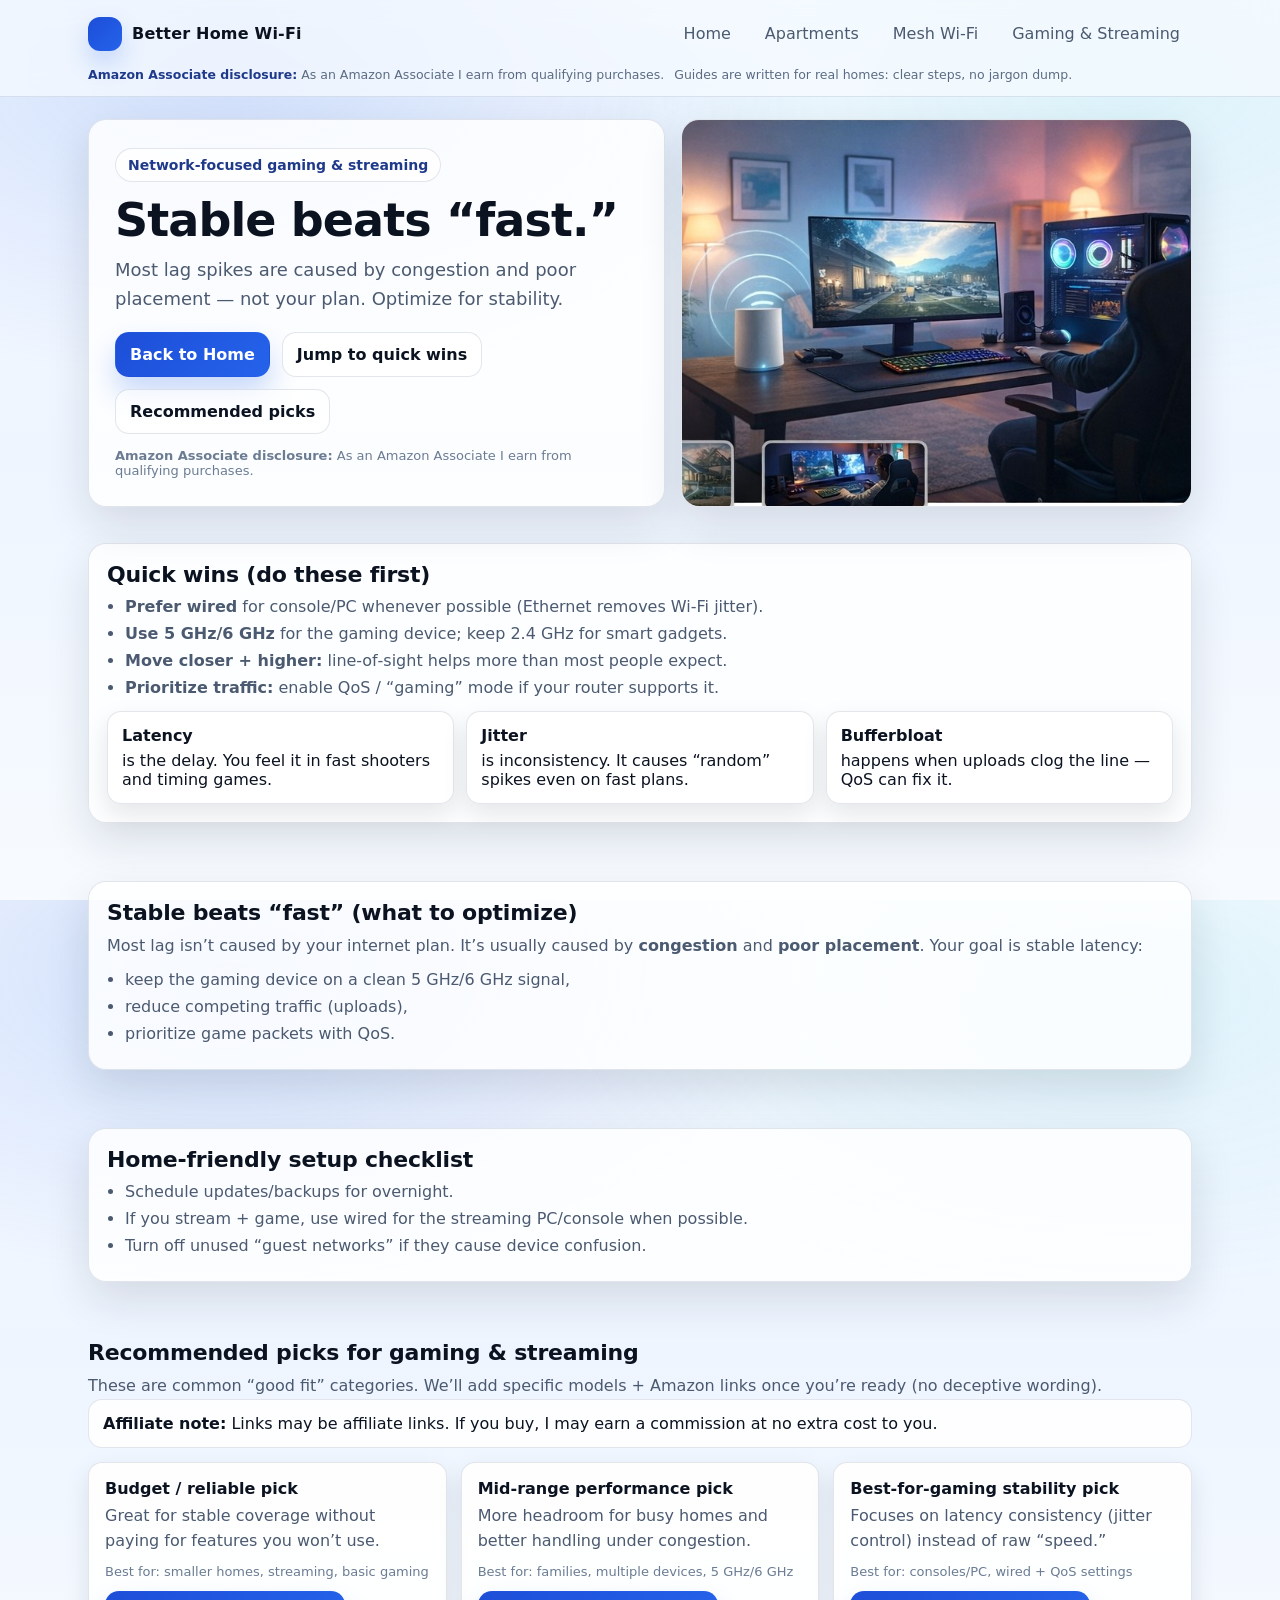
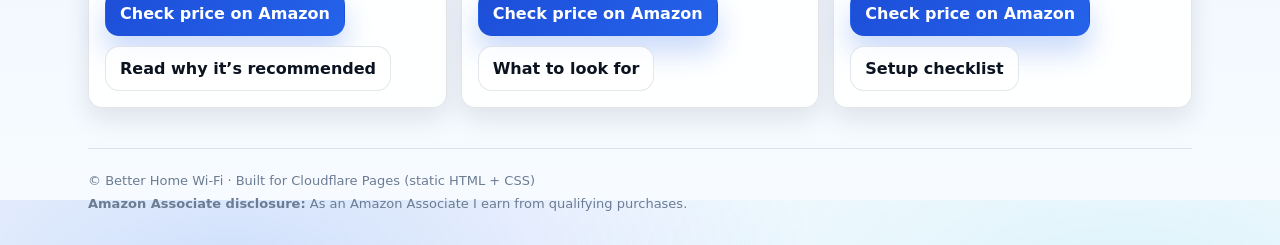
==== gaming.html @ b8a12555 "Apartment Push" ====
<!doctype html>
<html lang="en">
<head>
  <meta charset="utf-8">
  <meta name="viewport" content="width=device-width, initial-scale=1">
  <title>Gaming & Streaming — Better Home Wi-Fi</title>
  <meta name="description" content="Gaming Wi‑Fi guide: reduce jitter, improve stability, and choose the right hardware.">
  <link rel="stylesheet" href="assets/css/style.css">
</head>
<body>
<a class="skip-link" href="#content">Skip to content</a>
<header class="topbar">
  <div class="container">
    <nav class="nav" aria-label="Primary">
      <a class="brand" href="index.html">
        <span class="brand-badge" aria-hidden="true"></span>
        <span>Better Home Wi-Fi</span>
      </a>
      <div class="navlinks">
        <a href="index.html" >Home</a>
        <a href="apartments.html">Apartments</a>
        <a href="mesh.html">Mesh Wi-Fi</a>
        <a href="gaming.html">Gaming &amp; Streaming</a>
      </div>
    </nav>
    <div class="notice">
      <span><strong>Amazon Associate disclosure:</strong> As an Amazon Associate I earn from qualifying purchases.</span>
      <span>Guides are written for real homes: clear steps, no jargon dump.</span>
    </div>
  </div>
</header>
<main id="content" class="container">

  <section class="hero" aria-label="Guide hero">
    <div class="heroGrid">
      <div class="shell heroCopy">
        <div class="kicker">Network‑focused gaming & streaming</div>
        <h1>Stable beats “fast.”</h1>
        <p class="lede">Most lag spikes are caused by congestion and poor placement — not your plan. Optimize for stability.</p>
        <div class="ctaRow">
          <a class="btn primary" href="index.html">Back to Home</a>
          <a class="btn" href="#quickwins">Jump to quick wins</a>
          <a class="btn ghost" href="#picks">Recommended picks</a>
        </div>
        <div class="smallprint"><strong>Amazon Associate disclosure:</strong> As an Amazon Associate I earn from qualifying purchases.</div>
      </div>
      <div class="shell heroMedia">
        <img src="assets/images/hero-gaming.jpg" alt="Guide image">
      </div>
    </div>
  </section>

  <section class="section" id="quickwins">
    <div class="shell panel">
      <h2>Quick wins (do these first)</h2>
      
<ul class="bullets">
  <li><strong>Prefer wired</strong> for console/PC whenever possible (Ethernet removes Wi‑Fi jitter).</li>
  <li><strong>Use 5 GHz/6 GHz</strong> for the gaming device; keep 2.4 GHz for smart gadgets.</li>
  <li><strong>Move closer + higher:</strong> line‑of‑sight helps more than most people expect.</li>
  <li><strong>Prioritize traffic:</strong> enable QoS / “gaming” mode if your router supports it.</li>
</ul>
<div class="steps">
  <div class="step"><strong>Latency</strong> is the delay. You feel it in fast shooters and timing games.</div>
  <div class="step"><strong>Jitter</strong> is inconsistency. It causes “random” spikes even on fast plans.</div>
  <div class="step"><strong>Bufferbloat</strong> happens when uploads clog the line — QoS can fix it.</div>
</div>

    </div>
  </section>

  <section class="section" >
    <div class="shell panel">
      <h2>Stable beats “fast” (what to optimize)</h2>
      
<p>Most lag isn’t caused by your internet plan. It’s usually caused by <strong>congestion</strong> and <strong>poor placement</strong>. Your goal is stable latency:</p>
<ul class="bullets">
  <li>keep the gaming device on a clean 5 GHz/6 GHz signal,</li>
  <li>reduce competing traffic (uploads),</li>
  <li>prioritize game packets with QoS.</li>
</ul>

    </div>
  </section>

  <section class="section" >
    <div class="shell panel">
      <h2>Home-friendly setup checklist</h2>
      
<ul class="bullets">
  <li>Schedule updates/backups for overnight.</li>
  <li>If you stream + game, use wired for the streaming PC/console when possible.</li>
  <li>Turn off unused “guest networks” if they cause device confusion.</li>
</ul>

    </div>
  </section>

  <section class="section" id="picks" aria-label="Product picks">
    <h2>Recommended picks for gaming & streaming</h2>
    <p>These are common “good fit” categories. We’ll add specific models + Amazon links once you’re ready (no deceptive wording).</p>

    <div class="callout">
      <strong>Affiliate note:</strong> Links may be affiliate links. If you buy, I may earn a commission at no extra cost to you.
    </div>

    <div class="productGrid">
      <div class="product">
        <h4>Budget / reliable pick</h4>
        <p>Great for stable coverage without paying for features you won’t use.</p>
        <div class="meta">Best for: smaller homes, streaming, basic gaming</div>
        <div class="actions">
          <a class="btn primary" href="#">Check price on Amazon</a>
          <a class="btn" href="#">Read why it’s recommended</a>
        </div>
      </div>
      <div class="product">
        <h4>Mid‑range performance pick</h4>
        <p>More headroom for busy homes and better handling under congestion.</p>
        <div class="meta">Best for: families, multiple devices, 5 GHz/6 GHz</div>
        <div class="actions">
          <a class="btn primary" href="#">Check price on Amazon</a>
          <a class="btn" href="#">What to look for</a>
        </div>
      </div>
      <div class="product">
        <h4>Best‑for‑gaming stability pick</h4>
        <p>Focuses on latency consistency (jitter control) instead of raw “speed.”</p>
        <div class="meta">Best for: consoles/PC, wired + QoS settings</div>
        <div class="actions">
          <a class="btn primary" href="#">Check price on Amazon</a>
          <a class="btn" href="#">Setup checklist</a>
        </div>
      </div>
    </div>
  </section>
  <section class="footer" aria-label="Footer">
    <div>© Better Home Wi-Fi · Built for Cloudflare Pages (static HTML + CSS)</div>
    <div style="margin-top:8px"><strong>Amazon Associate disclosure:</strong> As an Amazon Associate I earn from qualifying purchases.</div>
  </section>
</main>
</body>
</html>
---- assets/css/style.css ----
:root{
  --bg0:#f7fbff;
  --bg1:#eef5ff;
  --ink:#0b1220;
  --muted:#4b5a70;
  --line:rgba(27, 53, 93, .12);
  --card:rgba(255,255,255,.82);
  --card2:rgba(255,255,255,.92);
  --brand:#1d4ed8;
  --brand2:#2563eb;
  --accent:#06b6d4;
  --warn:#f59e0b;
  --shadow: 0 18px 44px rgba(15,23,42,.12);
  --shadow2: 0 10px 24px rgba(15,23,42,.10);
  --radius: 18px;
  --radius2: 14px;
  --max: 1140px;
}

*{box-sizing:border-box}
html,body{height:100%}
body{
  margin:0;
  font-family: ui-sans-serif, system-ui, -apple-system, Segoe UI, Roboto, Arial, sans-serif;
  color:var(--ink);
  background:
    radial-gradient(980px 520px at 18% 8%, rgba(37,99,235,.18), transparent 60%),
    radial-gradient(980px 520px at 88% 10%, rgba(6,182,212,.10), transparent 60%),
    linear-gradient(180deg, var(--bg0) 0%, var(--bg1) 50%, var(--bg0) 100%);
}

a{color:inherit; text-decoration:none}
img{max-width:100%; display:block}
.container{max-width:var(--max); margin:0 auto; padding:0 18px}

.skip-link{
  position:absolute; left:-999px; top:auto; width:1px; height:1px; overflow:hidden;
}
.skip-link:focus{
  left:18px; top:14px; width:auto; height:auto;
  padding:10px 12px; border-radius:12px;
  background:#fff; box-shadow:var(--shadow2); border:1px solid var(--line);
  z-index:9999;
}

.topbar{
  position:sticky; top:0; z-index:50;
  background: rgba(247,251,255,.70);
  backdrop-filter: blur(12px);
  border-bottom: 1px solid var(--line);
}

.nav{
  display:flex; align-items:center; justify-content:space-between;
  gap:14px; padding:14px 0;
}

.brand{
  display:flex; align-items:center; gap:10px;
  font-weight:900; letter-spacing:.2px;
}
.brand-badge{
  width:34px; height:34px; border-radius:12px;
  background: linear-gradient(135deg, var(--brand), var(--brand2));
  box-shadow: 0 12px 24px rgba(37,99,235,.22);
}
.navlinks{display:flex; gap:10px; flex-wrap:wrap; justify-content:flex-end}
.navlinks a{
  padding:10px 12px;
  border-radius: 12px;
  color: var(--muted);
}
.navlinks a:hover{background: rgba(255,255,255,.70); color:var(--ink)}
.navlinks a[aria-current="page"]{
  background: rgba(255,255,255,.84);
  border:1px solid var(--line);
  color: var(--ink);
}

.notice{
  display:flex; gap:10px; flex-wrap:wrap; align-items:center;
  padding: 0 0 14px;
  color:#5b6b82;
  font-size: 12.5px;
}
.notice strong{color:#1f3a8a}

.shell{
  background: var(--card);
  border: 1px solid var(--line);
  border-radius: var(--radius);
  box-shadow: var(--shadow);
}

.hero{
  padding: 22px 0 18px;
}
.heroGrid{
  display:grid; gap:16px;
  grid-template-columns: 1.06fr .94fr;
  align-items:stretch;
}
@media (max-width: 920px){
  .heroGrid{grid-template-columns:1fr}
}

.heroCopy{padding:28px 26px}
.kicker{
  display:inline-flex; align-items:center; gap:8px;
  padding:8px 12px;
  border-radius: 999px;
  background: rgba(255,255,255,.72);
  border:1px solid var(--line);
  color:#1f3a8a;
  font-weight:850;
  font-size:14px;
}
h1{
  margin:14px 0 10px;
  font-size: 46px;
  line-height: 1.06;
  letter-spacing: -0.9px;
}
@media (max-width: 540px){
  h1{font-size: 34px}
}
.lede{
  margin:0;
  color: var(--muted);
  font-size: 18px;
  line-height: 1.65;
}

.ctaRow{display:flex; gap:12px; flex-wrap:wrap; margin-top:18px}
.btn{
  display:inline-flex; align-items:center; justify-content:center;
  padding:12px 14px;
  border-radius: 14px;
  border:1px solid var(--line);
  background: rgba(255,255,255,.85);
  font-weight:900;
  transition: transform .08s ease, box-shadow .08s ease;
}
.btn:hover{transform: translateY(-1px)}
.btn.primary{
  border-color: transparent;
  background: linear-gradient(135deg, var(--brand), var(--brand2));
  color:#fff;
  box-shadow: 0 16px 28px rgba(37,99,235,.24);
}
.btn.ghost{background: rgba(255,255,255,.66)}

.smallprint{
  margin-top:14px;
  font-size: 13px;
  color:#6b7c93;
}

.heroMedia{
  overflow:hidden;
}
.heroMedia img{
  width:100%;
  height:100%;
  min-height: 360px;
  object-fit: cover;
}

.section{padding: 18px 0 40px}
.section h2{
  margin:0 0 8px;
  font-size: 22px;
  letter-spacing:-0.2px;
}
.section p{margin:0; color:var(--muted); line-height:1.65}

.cards{
  margin-top: 16px;
  display:grid; gap:14px;
  grid-template-columns: repeat(3, 1fr);
}
@media (max-width: 980px){
  .cards{grid-template-columns:1fr}
}

.grid{
  margin-top: 16px;
  display:grid; gap:14px;
  grid-template-columns: repeat(12, 1fr);
}
@media (max-width: 980px){
  .grid{grid-template-columns:1fr}
  .grid > *{grid-column: 1 / -1 !important;}
}


.card{
  overflow:hidden;
  background: var(--card2);
  border: 1px solid var(--line);
  border-radius: var(--radius);
  box-shadow: var(--shadow2);
  color: inherit;
  text-decoration: none;
  display:block;
}
.card:hover{transform: translateY(-1px);}
.card{transition: transform .12s ease, box-shadow .12s ease;}
.card:hover{box-shadow: var(--shadow);}

.card img{
  width:100%;
  height: 210px;
  object-fit: cover;
}
.cardBody{padding:16px 16px 18px}
.cardTag{
  display:inline-flex; align-items:center; gap:8px;
  font-size: 12.5px;
  color:#466081;
  font-weight:850;
}
.dot{width:8px; height:8px; border-radius:99px; display:inline-block}
.dot.a{background: var(--accent)}
.dot.m{background: #22c55e}
.dot.g{background: var(--warn)}
.cardTitle{margin:8px 0 6px; font-weight: 950; letter-spacing:-.3px}
.cardText{margin:0 0 12px; color:var(--muted); line-height:1.55}

.grid2{
  display:grid; gap:14px;
  grid-template-columns: 1fr 1fr;
  margin-top: 18px;
}
@media (max-width: 980px){ .grid2{grid-template-columns:1fr} }

.panel{padding:18px}
.panel h3{margin:0 0 8px; font-size:18px}
.bullets{margin:10px 0 0; padding-left:18px; color:var(--muted)}
.bullets li{margin:8px 0}

.callout{
  background: rgba(255,255,255,.88);
  border: 1px solid var(--line);
  border-radius: var(--radius2);
  padding: 14px 14px;
}

.steps{
  display:grid; gap:12px;
  grid-template-columns: 1fr 1fr 1fr;
  margin-top: 14px;
}
@media (max-width: 980px){ .steps{grid-template-columns:1fr} }
.step{
  padding:14px;
  border-radius: var(--radius2);
  background: rgba(255,255,255,.86);
  border: 1px solid var(--line);
  box-shadow: var(--shadow2);
}
.step strong{display:block; margin-bottom:6px}
.kbd{
  display:inline-block;
  padding:2px 8px;
  border-radius:10px;
  border: 1px solid var(--line);
  background: rgba(255,255,255,.8);
  font-weight: 850;
  font-size: 12px;
}

.productGrid{
  display:grid; gap:14px;
  grid-template-columns: repeat(3, 1fr);
  margin-top: 14px;
}
@media (max-width: 980px){ .productGrid{grid-template-columns:1fr} }
.product{
  padding:16px;
  background: rgba(255,255,255,.88);
  border:1px solid var(--line);
  border-radius: var(--radius2);
  box-shadow: var(--shadow2);
}
.product h4{margin:0 0 6px}
.product p{margin:0; color:var(--muted); line-height:1.55}
.product .meta{margin-top:10px; font-size: 13px; color:#6b7c93}
.product .actions{margin-top:12px; display:flex; gap:10px; flex-wrap:wrap}

.footer{
  border-top: 1px solid var(--line);
  padding: 24px 0 34px;
  color:#6b7c93;
  font-size: 13px;
}
.footer a{color:#1f3a8a; text-decoration:underline}
.cardMedia{background: rgba(13, 28, 54, .04);}
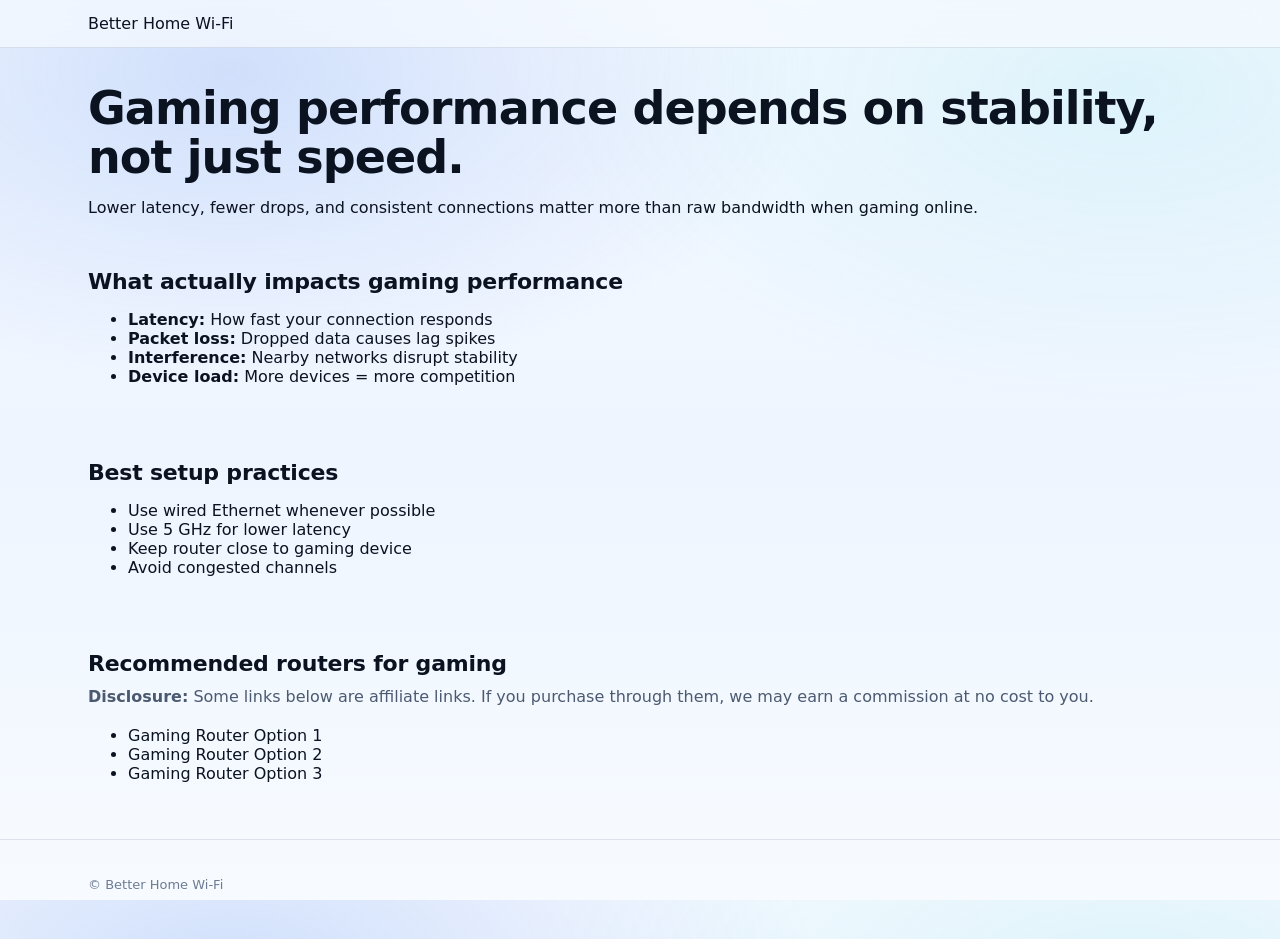
==== commit 25236a8b: "Update gaming.html" ====
--- a/gaming.html
+++ b/gaming.html
@@ -3,141 +3,74 @@
 <head>
   <meta charset="utf-8">
   <meta name="viewport" content="width=device-width, initial-scale=1">
-  <title>Gaming & Streaming — Better Home Wi-Fi</title>
-  <meta name="description" content="Gaming Wi‑Fi guide: reduce jitter, improve stability, and choose the right hardware.">
+  <title>Gaming Wi-Fi — Better Home Wi-Fi</title>
+  <meta name="description" content="Improve gaming performance with lower latency, stable connections, and proper network setup.">
   <link rel="stylesheet" href="assets/css/style.css">
 </head>
 <body>
-<a class="skip-link" href="#content">Skip to content</a>
+
 <header class="topbar">
   <div class="container">
-    <nav class="nav" aria-label="Primary">
-      <a class="brand" href="index.html">
-        <span class="brand-badge" aria-hidden="true"></span>
-        <span>Better Home Wi-Fi</span>
-      </a>
-      <div class="navlinks">
-        <a href="index.html" >Home</a>
-        <a href="apartments.html">Apartments</a>
-        <a href="mesh.html">Mesh Wi-Fi</a>
-        <a href="gaming.html">Gaming &amp; Streaming</a>
-      </div>
+    <nav class="nav">
+      <a href="index.html">Better Home Wi-Fi</a>
     </nav>
-    <div class="notice">
-      <span><strong>Amazon Associate disclosure:</strong> As an Amazon Associate I earn from qualifying purchases.</span>
-      <span>Guides are written for real homes: clear steps, no jargon dump.</span>
-    </div>
   </div>
 </header>
-<main id="content" class="container">
 
-  <section class="hero" aria-label="Guide hero">
-    <div class="heroGrid">
-      <div class="shell heroCopy">
-        <div class="kicker">Network‑focused gaming & streaming</div>
-        <h1>Stable beats “fast.”</h1>
-        <p class="lede">Most lag spikes are caused by congestion and poor placement — not your plan. Optimize for stability.</p>
-        <div class="ctaRow">
-          <a class="btn primary" href="index.html">Back to Home</a>
-          <a class="btn" href="#quickwins">Jump to quick wins</a>
-          <a class="btn ghost" href="#picks">Recommended picks</a>
-        </div>
-        <div class="smallprint"><strong>Amazon Associate disclosure:</strong> As an Amazon Associate I earn from qualifying purchases.</div>
-      </div>
-      <div class="shell heroMedia">
-        <img src="assets/images/hero-gaming.jpg" alt="Guide image">
-      </div>
-    </div>
-  </section>
+<main>
 
-  <section class="section" id="quickwins">
-    <div class="shell panel">
-      <h2>Quick wins (do these first)</h2>
-      
-<ul class="bullets">
-  <li><strong>Prefer wired</strong> for console/PC whenever possible (Ethernet removes Wi‑Fi jitter).</li>
-  <li><strong>Use 5 GHz/6 GHz</strong> for the gaming device; keep 2.4 GHz for smart gadgets.</li>
-  <li><strong>Move closer + higher:</strong> line‑of‑sight helps more than most people expect.</li>
-  <li><strong>Prioritize traffic:</strong> enable QoS / “gaming” mode if your router supports it.</li>
-</ul>
-<div class="steps">
-  <div class="step"><strong>Latency</strong> is the delay. You feel it in fast shooters and timing games.</div>
-  <div class="step"><strong>Jitter</strong> is inconsistency. It causes “random” spikes even on fast plans.</div>
-  <div class="step"><strong>Bufferbloat</strong> happens when uploads clog the line — QoS can fix it.</div>
-</div>
+<section class="hero">
+  <div class="container">
+    <h1>Gaming performance depends on stability, not just speed.</h1>
+    <p>Lower latency, fewer drops, and consistent connections matter more than raw bandwidth when gaming online.</p>
+  </div>
+</section>
 
-    </div>
-  </section>
+<section class="section">
+  <div class="container">
+    <h2>What actually impacts gaming performance</h2>
+    <ul>
+      <li><strong>Latency:</strong> How fast your connection responds</li>
+      <li><strong>Packet loss:</strong> Dropped data causes lag spikes</li>
+      <li><strong>Interference:</strong> Nearby networks disrupt stability</li>
+      <li><strong>Device load:</strong> More devices = more competition</li>
+    </ul>
+  </div>
+</section>
 
-  <section class="section" >
-    <div class="shell panel">
-      <h2>Stable beats “fast” (what to optimize)</h2>
-      
-<p>Most lag isn’t caused by your internet plan. It’s usually caused by <strong>congestion</strong> and <strong>poor placement</strong>. Your goal is stable latency:</p>
-<ul class="bullets">
-  <li>keep the gaming device on a clean 5 GHz/6 GHz signal,</li>
-  <li>reduce competing traffic (uploads),</li>
-  <li>prioritize game packets with QoS.</li>
-</ul>
+<section class="section">
+  <div class="container">
+    <h2>Best setup practices</h2>
+    <ul>
+      <li>Use wired Ethernet whenever possible</li>
+      <li>Use 5 GHz for lower latency</li>
+      <li>Keep router close to gaming device</li>
+      <li>Avoid congested channels</li>
+    </ul>
+  </div>
+</section>
 
-    </div>
-  </section>
+<section class="section" id="picks">
+  <div class="container">
+    <h2>Recommended routers for gaming</h2>
 
-  <section class="section" >
-    <div class="shell panel">
-      <h2>Home-friendly setup checklist</h2>
-      
-<ul class="bullets">
-  <li>Schedule updates/backups for overnight.</li>
-  <li>If you stream + game, use wired for the streaming PC/console when possible.</li>
-  <li>Turn off unused “guest networks” if they cause device confusion.</li>
-</ul>
+    <p><strong>Disclosure:</strong> Some links below are affiliate links. If you purchase through them, we may earn a commission at no cost to you.</p>
 
-    </div>
-  </section>
+    <ul>
+      <li><a href="https://www.amazon.com/dp/B0EXAMPLE/?tag=betterhomewif-20">Gaming Router Option 1</a></li>
+      <li><a href="https://www.amazon.com/dp/B0EXAMPLE2/?tag=betterhomewif-20">Gaming Router Option 2</a></li>
+      <li><a href="https://www.amazon.com/dp/B0EXAMPLE3/?tag=betterhomewif-20">Gaming Router Option 3</a></li>
+    </ul>
+  </div>
+</section>
 
-  <section class="section" id="picks" aria-label="Product picks">
-    <h2>Recommended picks for gaming & streaming</h2>
-    <p>These are common “good fit” categories. We’ll add specific models + Amazon links once you’re ready (no deceptive wording).</p>
+</main>
 
-    <div class="callout">
-      <strong>Affiliate note:</strong> Links may be affiliate links. If you buy, I may earn a commission at no extra cost to you.
-    </div>
+<footer class="footer">
+  <div class="container">
+    <p>© Better Home Wi-Fi</p>
+  </div>
+</footer>
 
-    <div class="productGrid">
-      <div class="product">
-        <h4>Budget / reliable pick</h4>
-        <p>Great for stable coverage without paying for features you won’t use.</p>
-        <div class="meta">Best for: smaller homes, streaming, basic gaming</div>
-        <div class="actions">
-          <a class="btn primary" href="#">Check price on Amazon</a>
-          <a class="btn" href="#">Read why it’s recommended</a>
-        </div>
-      </div>
-      <div class="product">
-        <h4>Mid‑range performance pick</h4>
-        <p>More headroom for busy homes and better handling under congestion.</p>
-        <div class="meta">Best for: families, multiple devices, 5 GHz/6 GHz</div>
-        <div class="actions">
-          <a class="btn primary" href="#">Check price on Amazon</a>
-          <a class="btn" href="#">What to look for</a>
-        </div>
-      </div>
-      <div class="product">
-        <h4>Best‑for‑gaming stability pick</h4>
-        <p>Focuses on latency consistency (jitter control) instead of raw “speed.”</p>
-        <div class="meta">Best for: consoles/PC, wired + QoS settings</div>
-        <div class="actions">
-          <a class="btn primary" href="#">Check price on Amazon</a>
-          <a class="btn" href="#">Setup checklist</a>
-        </div>
-      </div>
-    </div>
-  </section>
-  <section class="footer" aria-label="Footer">
-    <div>© Better Home Wi-Fi · Built for Cloudflare Pages (static HTML + CSS)</div>
-    <div style="margin-top:8px"><strong>Amazon Associate disclosure:</strong> As an Amazon Associate I earn from qualifying purchases.</div>
-  </section>
-</main>
 </body>
 </html>
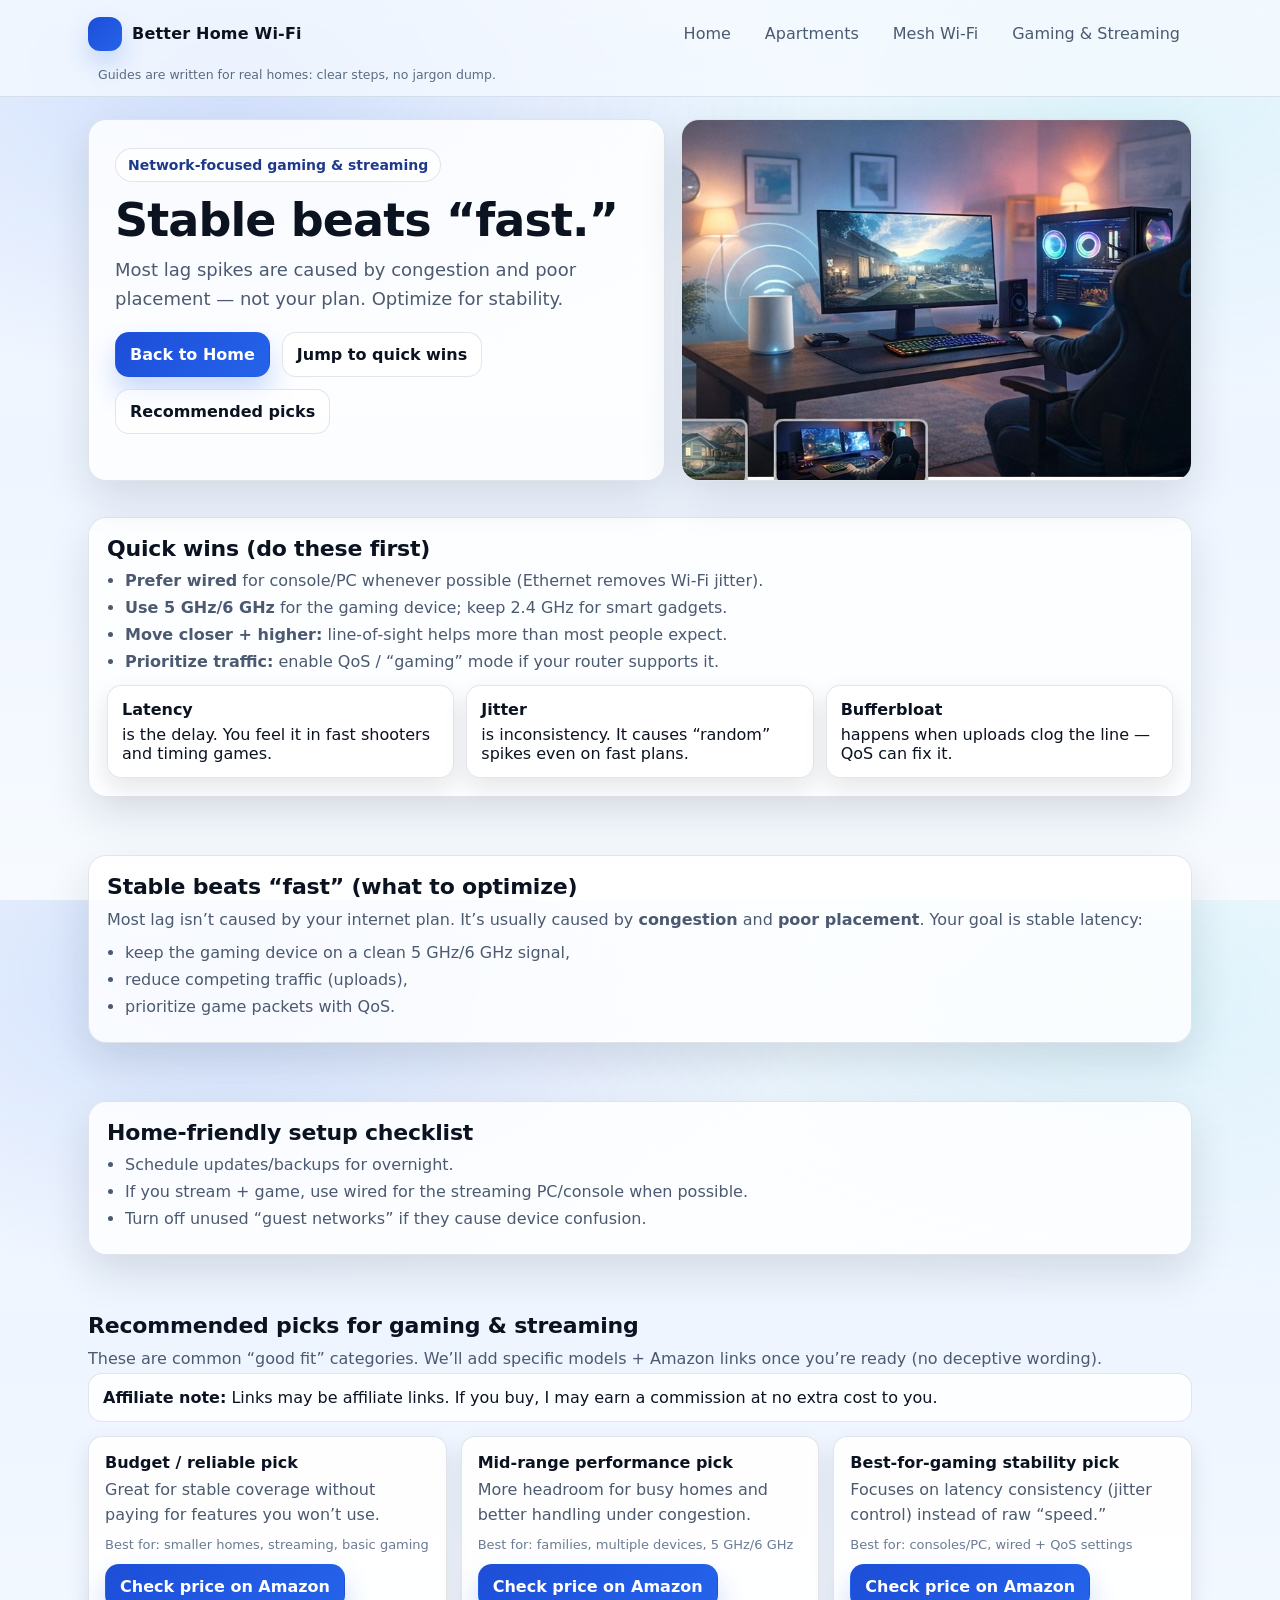
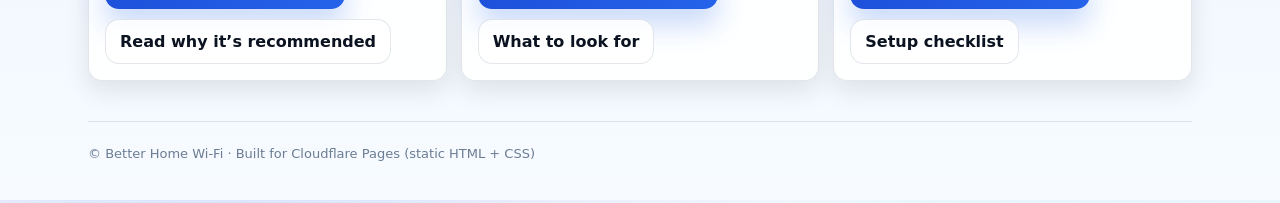
==== commit d2d1313f: "Update gaming.html" ====
--- a/gaming.html
+++ b/gaming.html
@@ -3,74 +3,141 @@
 <head>
   <meta charset="utf-8">
   <meta name="viewport" content="width=device-width, initial-scale=1">
-  <title>Gaming Wi-Fi — Better Home Wi-Fi</title>
-  <meta name="description" content="Improve gaming performance with lower latency, stable connections, and proper network setup.">
+  <title>Gaming & Streaming — Better Home Wi-Fi</title>
+  <meta name="description" content="Gaming Wi‑Fi guide: reduce jitter, improve stability, and choose the right hardware.">
   <link rel="stylesheet" href="assets/css/style.css">
 </head>
 <body>
-
+<a class="skip-link" href="#content">Skip to content</a>
 <header class="topbar">
   <div class="container">
-    <nav class="nav">
-      <a href="index.html">Better Home Wi-Fi</a>
+    <nav class="nav" aria-label="Primary">
+      <a class="brand" href="index.html">
+        <span class="brand-badge" aria-hidden="true"></span>
+        <span>Better Home Wi-Fi</span>
+      </a>
+      <div class="navlinks">
+        <a href="index.html" >Home</a>
+        <a href="apartments.html">Apartments</a>
+        <a href="mesh.html">Mesh Wi-Fi</a>
+        <a href="gaming.html">Gaming &amp; Streaming</a>
+      </div>
     </nav>
+    <div class="notice">
+      <span><strong></strong> </span>
+      <span>Guides are written for real homes: clear steps, no jargon dump.</span>
+    </div>
   </div>
 </header>
+<main id="content" class="container">
 
-<main>
+  <section class="hero" aria-label="Guide hero">
+    <div class="heroGrid">
+      <div class="shell heroCopy">
+        <div class="kicker">Network‑focused gaming & streaming</div>
+        <h1>Stable beats “fast.”</h1>
+        <p class="lede">Most lag spikes are caused by congestion and poor placement — not your plan. Optimize for stability.</p>
+        <div class="ctaRow">
+          <a class="btn primary" href="index.html">Back to Home</a>
+          <a class="btn" href="#quickwins">Jump to quick wins</a>
+          <a class="btn ghost" href="#picks">Recommended picks</a>
+        </div>
+        <div class="smallprint"><strong></strong> </div>
+      </div>
+      <div class="shell heroMedia">
+        <img src="assets/images/hero-gaming.jpg" alt="Guide image">
+      </div>
+    </div>
+  </section>
 
-<section class="hero">
-  <div class="container">
-    <h1>Gaming performance depends on stability, not just speed.</h1>
-    <p>Lower latency, fewer drops, and consistent connections matter more than raw bandwidth when gaming online.</p>
-  </div>
-</section>
+  <section class="section" id="quickwins">
+    <div class="shell panel">
+      <h2>Quick wins (do these first)</h2>
+      
+<ul class="bullets">
+  <li><strong>Prefer wired</strong> for console/PC whenever possible (Ethernet removes Wi‑Fi jitter).</li>
+  <li><strong>Use 5 GHz/6 GHz</strong> for the gaming device; keep 2.4 GHz for smart gadgets.</li>
+  <li><strong>Move closer + higher:</strong> line‑of‑sight helps more than most people expect.</li>
+  <li><strong>Prioritize traffic:</strong> enable QoS / “gaming” mode if your router supports it.</li>
+</ul>
+<div class="steps">
+  <div class="step"><strong>Latency</strong> is the delay. You feel it in fast shooters and timing games.</div>
+  <div class="step"><strong>Jitter</strong> is inconsistency. It causes “random” spikes even on fast plans.</div>
+  <div class="step"><strong>Bufferbloat</strong> happens when uploads clog the line — QoS can fix it.</div>
+</div>
 
-<section class="section">
-  <div class="container">
-    <h2>What actually impacts gaming performance</h2>
-    <ul>
-      <li><strong>Latency:</strong> How fast your connection responds</li>
-      <li><strong>Packet loss:</strong> Dropped data causes lag spikes</li>
-      <li><strong>Interference:</strong> Nearby networks disrupt stability</li>
-      <li><strong>Device load:</strong> More devices = more competition</li>
-    </ul>
-  </div>
-</section>
+    </div>
+  </section>
 
-<section class="section">
-  <div class="container">
-    <h2>Best setup practices</h2>
-    <ul>
-      <li>Use wired Ethernet whenever possible</li>
-      <li>Use 5 GHz for lower latency</li>
-      <li>Keep router close to gaming device</li>
-      <li>Avoid congested channels</li>
-    </ul>
-  </div>
-</section>
+  <section class="section" >
+    <div class="shell panel">
+      <h2>Stable beats “fast” (what to optimize)</h2>
+      
+<p>Most lag isn’t caused by your internet plan. It’s usually caused by <strong>congestion</strong> and <strong>poor placement</strong>. Your goal is stable latency:</p>
+<ul class="bullets">
+  <li>keep the gaming device on a clean 5 GHz/6 GHz signal,</li>
+  <li>reduce competing traffic (uploads),</li>
+  <li>prioritize game packets with QoS.</li>
+</ul>
 
-<section class="section" id="picks">
-  <div class="container">
-    <h2>Recommended routers for gaming</h2>
+    </div>
+  </section>
 
-    <p><strong>Disclosure:</strong> Some links below are affiliate links. If you purchase through them, we may earn a commission at no cost to you.</p>
+  <section class="section" >
+    <div class="shell panel">
+      <h2>Home-friendly setup checklist</h2>
+      
+<ul class="bullets">
+  <li>Schedule updates/backups for overnight.</li>
+  <li>If you stream + game, use wired for the streaming PC/console when possible.</li>
+  <li>Turn off unused “guest networks” if they cause device confusion.</li>
+</ul>
 
-    <ul>
-      <li><a href="https://www.amazon.com/dp/B0EXAMPLE/?tag=betterhomewif-20">Gaming Router Option 1</a></li>
-      <li><a href="https://www.amazon.com/dp/B0EXAMPLE2/?tag=betterhomewif-20">Gaming Router Option 2</a></li>
-      <li><a href="https://www.amazon.com/dp/B0EXAMPLE3/?tag=betterhomewif-20">Gaming Router Option 3</a></li>
-    </ul>
-  </div>
-</section>
+    </div>
+  </section>
 
+  <section class="section" id="picks" aria-label="Product picks">
+    <h2>Recommended picks for gaming & streaming</h2>
+    <p>These are common “good fit” categories. We’ll add specific models + Amazon links once you’re ready (no deceptive wording).</p>
+
+    <div class="callout">
+      <strong>Affiliate note:</strong> Links may be affiliate links. If you buy, I may earn a commission at no extra cost to you.
+    </div>
+
+    <div class="productGrid">
+      <div class="product">
+        <h4>Budget / reliable pick</h4>
+        <p>Great for stable coverage without paying for features you won’t use.</p>
+        <div class="meta">Best for: smaller homes, streaming, basic gaming</div>
+        <div class="actions">
+          <a class="btn primary" href="#">Check price on Amazon</a>
+          <a class="btn" href="#">Read why it’s recommended</a>
+        </div>
+      </div>
+      <div class="product">
+        <h4>Mid‑range performance pick</h4>
+        <p>More headroom for busy homes and better handling under congestion.</p>
+        <div class="meta">Best for: families, multiple devices, 5 GHz/6 GHz</div>
+        <div class="actions">
+          <a class="btn primary" href="#">Check price on Amazon</a>
+          <a class="btn" href="#">What to look for</a>
+        </div>
+      </div>
+      <div class="product">
+        <h4>Best‑for‑gaming stability pick</h4>
+        <p>Focuses on latency consistency (jitter control) instead of raw “speed.”</p>
+        <div class="meta">Best for: consoles/PC, wired + QoS settings</div>
+        <div class="actions">
+          <a class="btn primary" href="#">Check price on Amazon</a>
+          <a class="btn" href="#">Setup checklist</a>
+        </div>
+      </div>
+    </div>
+  </section>
+  <section class="footer" aria-label="Footer">
+    <div>© Better Home Wi-Fi · Built for Cloudflare Pages (static HTML + CSS)</div>
+    <div style="margin-top:8px"><strong></strong> </div>
+  </section>
 </main>
-
-<footer class="footer">
-  <div class="container">
-    <p>© Better Home Wi-Fi</p>
-  </div>
-</footer>
-
 </body>
 </html>
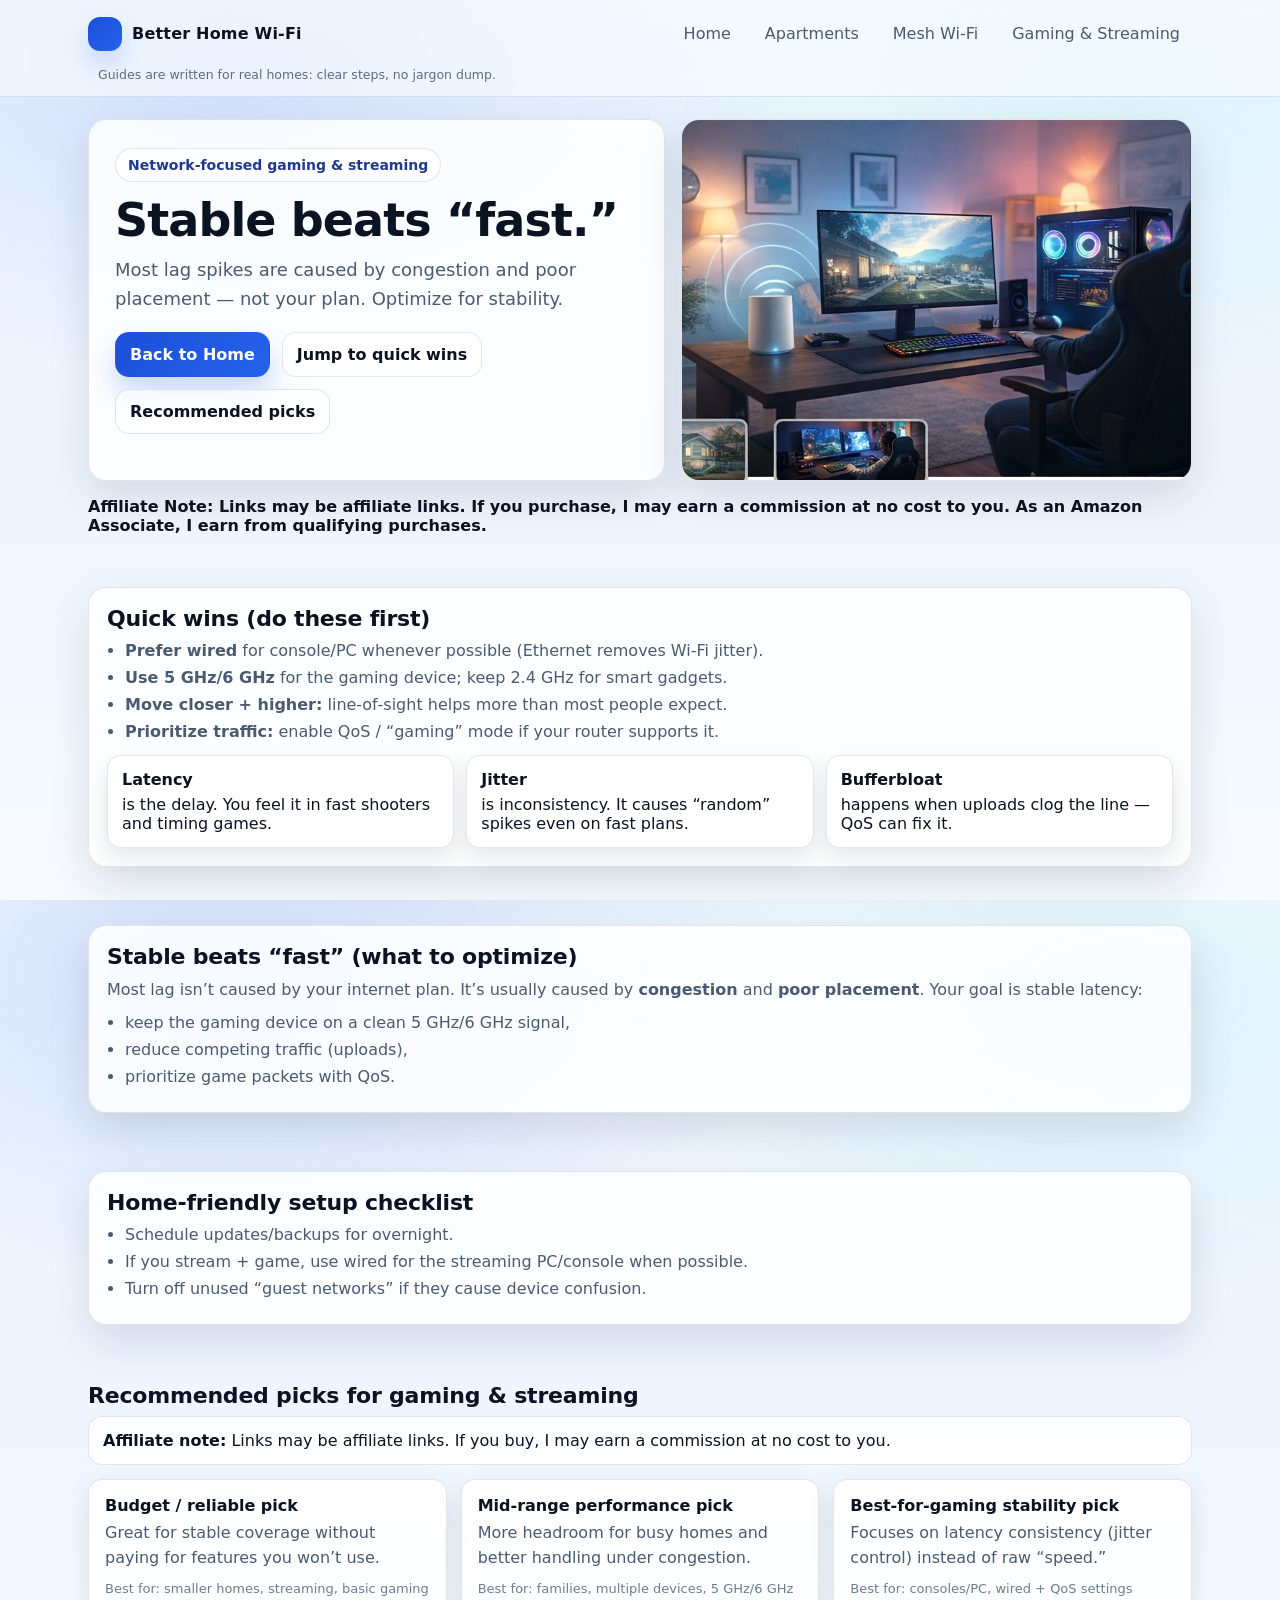
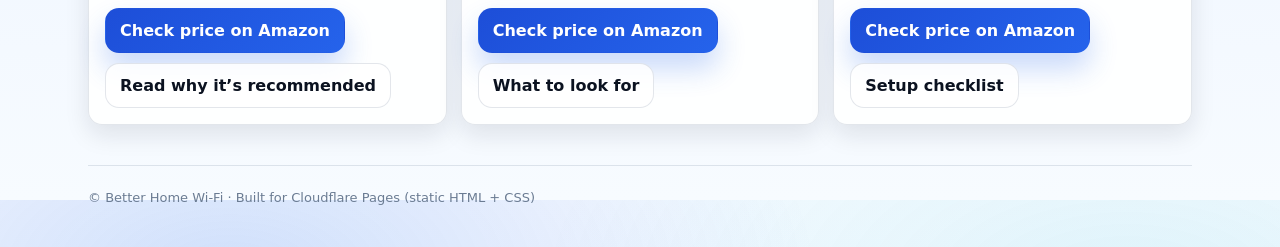
==== commit 69bbe5e3: "Update gaming.html" ====
--- a/gaming.html
+++ b/gaming.html
@@ -48,7 +48,8 @@
         <img src="assets/images/hero-gaming.jpg" alt="Guide image">
       </div>
     </div>
-  </section>
+  <p><strong>Affiliate Note: Links may be affiliate links. If you purchase, I may earn a commission at no cost to you. As an Amazon Associate, I earn from qualifying purchases.</strong></p>
+</section>
 
   <section class="section" id="quickwins">
     <div class="shell panel">
@@ -98,10 +99,10 @@
 
   <section class="section" id="picks" aria-label="Product picks">
     <h2>Recommended picks for gaming & streaming</h2>
-    <p>These are common “good fit” categories. We’ll add specific models + Amazon links once you’re ready (no deceptive wording).</p>
+    <p></p>
 
     <div class="callout">
-      <strong>Affiliate note:</strong> Links may be affiliate links. If you buy, I may earn a commission at no extra cost to you.
+      <strong>Affiliate note:</strong> Links may be affiliate links. If you buy, I may earn a commission at no cost to you.
     </div>
 
     <div class="productGrid">
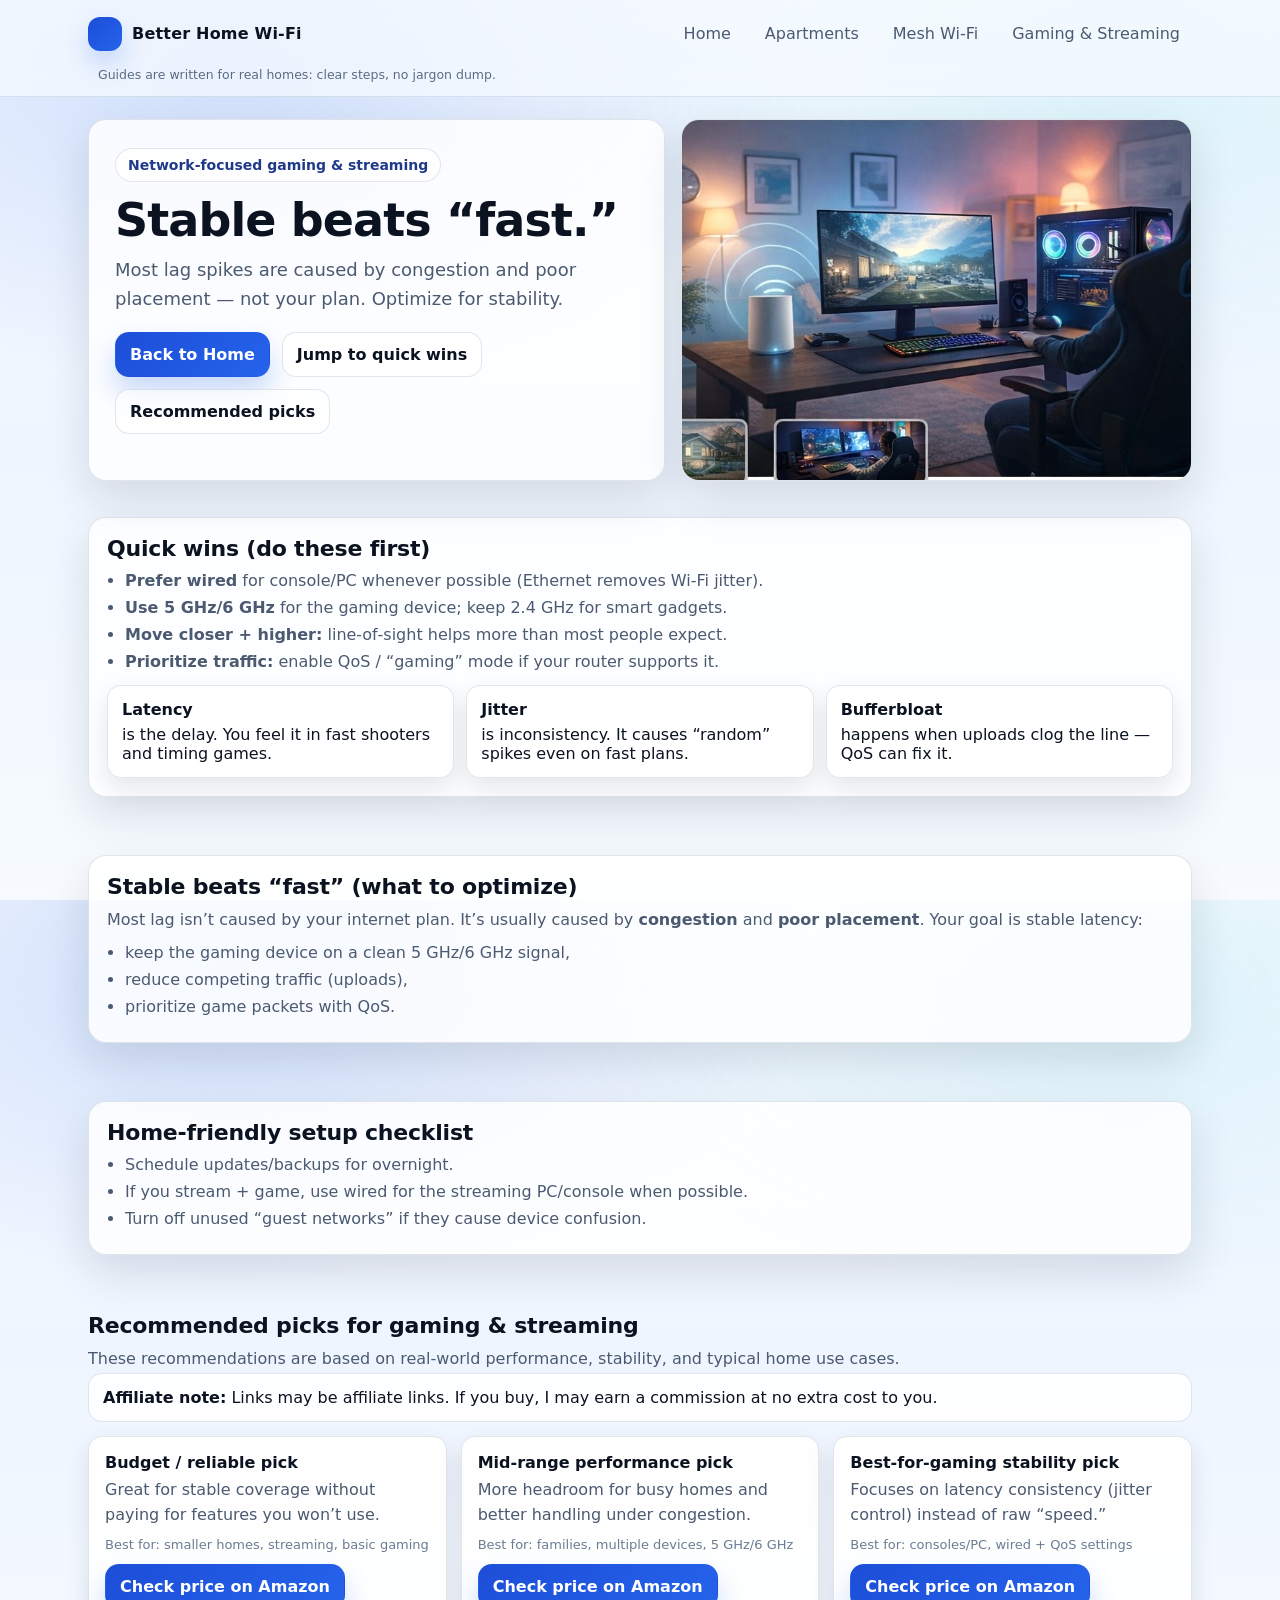
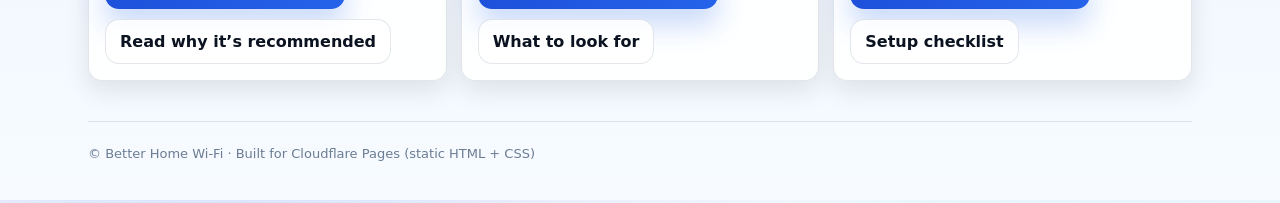
==== commit 048388b2: "Update gaming.html" ====
--- a/gaming.html
+++ b/gaming.html
@@ -48,8 +48,7 @@
         <img src="assets/images/hero-gaming.jpg" alt="Guide image">
       </div>
     </div>
-  <p><strong>Affiliate Note: Links may be affiliate links. If you purchase, I may earn a commission at no cost to you. As an Amazon Associate, I earn from qualifying purchases.</strong></p>
-</section>
+  </section>
 
   <section class="section" id="quickwins">
     <div class="shell panel">
@@ -99,10 +98,10 @@
 
   <section class="section" id="picks" aria-label="Product picks">
     <h2>Recommended picks for gaming & streaming</h2>
-    <p></p>
+    <p>These recommendations are based on real-world performance, stability, and typical home use cases.</p>
 
     <div class="callout">
-      <strong>Affiliate note:</strong> Links may be affiliate links. If you buy, I may earn a commission at no cost to you.
+      <strong>Affiliate note:</strong> Links may be affiliate links. If you buy, I may earn a commission at no extra cost to you.
     </div>
 
     <div class="productGrid">
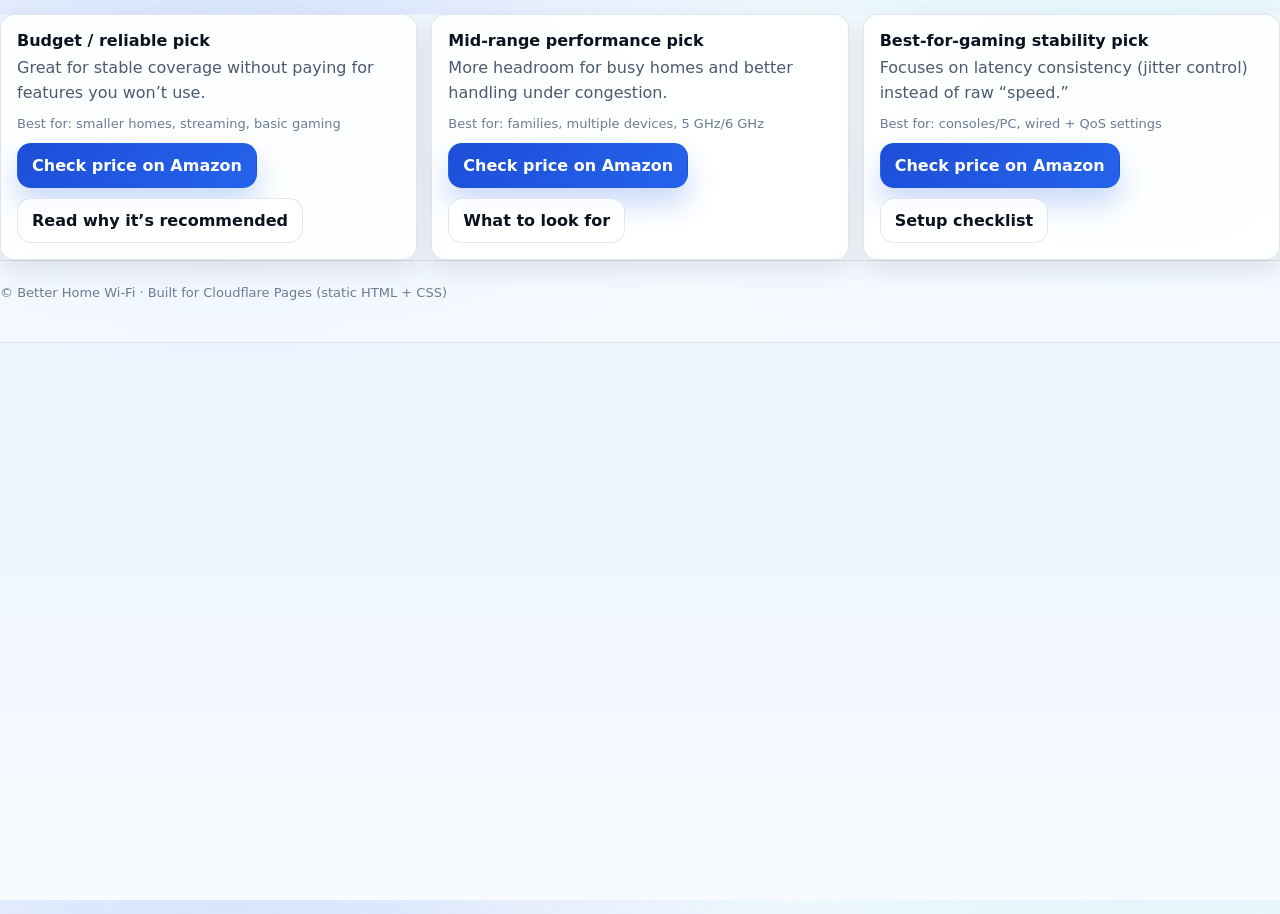
==== commit 2ef0153c: "Update gaming.html" ====
--- a/gaming.html
+++ b/gaming.html
@@ -10,99 +10,7 @@
 <body>
 <a class="skip-link" href="#content">Skip to content</a>
 <header class="topbar">
-  <div class="container">
-    <nav class="nav" aria-label="Primary">
-      <a class="brand" href="index.html">
-        <span class="brand-badge" aria-hidden="true"></span>
-        <span>Better Home Wi-Fi</span>
-      </a>
-      <div class="navlinks">
-        <a href="index.html" >Home</a>
-        <a href="apartments.html">Apartments</a>
-        <a href="mesh.html">Mesh Wi-Fi</a>
-        <a href="gaming.html">Gaming &amp; Streaming</a>
-      </div>
-    </nav>
-    <div class="notice">
-      <span><strong></strong> </span>
-      <span>Guides are written for real homes: clear steps, no jargon dump.</span>
-    </div>
-  </div>
-</header>
-<main id="content" class="container">
-
-  <section class="hero" aria-label="Guide hero">
-    <div class="heroGrid">
-      <div class="shell heroCopy">
-        <div class="kicker">Network‑focused gaming & streaming</div>
-        <h1>Stable beats “fast.”</h1>
-        <p class="lede">Most lag spikes are caused by congestion and poor placement — not your plan. Optimize for stability.</p>
-        <div class="ctaRow">
-          <a class="btn primary" href="index.html">Back to Home</a>
-          <a class="btn" href="#quickwins">Jump to quick wins</a>
-          <a class="btn ghost" href="#picks">Recommended picks</a>
-        </div>
-        <div class="smallprint"><strong></strong> </div>
-      </div>
-      <div class="shell heroMedia">
-        <img src="assets/images/hero-gaming.jpg" alt="Guide image">
-      </div>
-    </div>
-  </section>
-
-  <section class="section" id="quickwins">
-    <div class="shell panel">
-      <h2>Quick wins (do these first)</h2>
-      
-<ul class="bullets">
-  <li><strong>Prefer wired</strong> for console/PC whenever possible (Ethernet removes Wi‑Fi jitter).</li>
-  <li><strong>Use 5 GHz/6 GHz</strong> for the gaming device; keep 2.4 GHz for smart gadgets.</li>
-  <li><strong>Move closer + higher:</strong> line‑of‑sight helps more than most people expect.</li>
-  <li><strong>Prioritize traffic:</strong> enable QoS / “gaming” mode if your router supports it.</li>
-</ul>
-<div class="steps">
-  <div class="step"><strong>Latency</strong> is the delay. You feel it in fast shooters and timing games.</div>
-  <div class="step"><strong>Jitter</strong> is inconsistency. It causes “random” spikes even on fast plans.</div>
-  <div class="step"><strong>Bufferbloat</strong> happens when uploads clog the line — QoS can fix it.</div>
-</div>
-
-    </div>
-  </section>
-
-  <section class="section" >
-    <div class="shell panel">
-      <h2>Stable beats “fast” (what to optimize)</h2>
-      
-<p>Most lag isn’t caused by your internet plan. It’s usually caused by <strong>congestion</strong> and <strong>poor placement</strong>. Your goal is stable latency:</p>
-<ul class="bullets">
-  <li>keep the gaming device on a clean 5 GHz/6 GHz signal,</li>
-  <li>reduce competing traffic (uploads),</li>
-  <li>prioritize game packets with QoS.</li>
-</ul>
-
-    </div>
-  </section>
-
-  <section class="section" >
-    <div class="shell panel">
-      <h2>Home-friendly setup checklist</h2>
-      
-<ul class="bullets">
-  <li>Schedule updates/backups for overnight.</li>
-  <li>If you stream + game, use wired for the streaming PC/console when possible.</li>
-  <li>Turn off unused “guest networks” if they cause device confusion.</li>
-</ul>
-
-    </div>
-  </section>
-
-  <section class="section" id="picks" aria-label="Product picks">
-    <h2>Recommended picks for gaming & streaming</h2>
-    <p>These recommendations are based on real-world performance, stability, and typical home use cases.</p>
-
-    <div class="callout">
-      <strong>Affiliate note:</strong> Links may be affiliate links. If you buy, I may earn a commission at no extra cost to you.
-    </div>
+  
 
     <div class="productGrid">
       <div class="product">
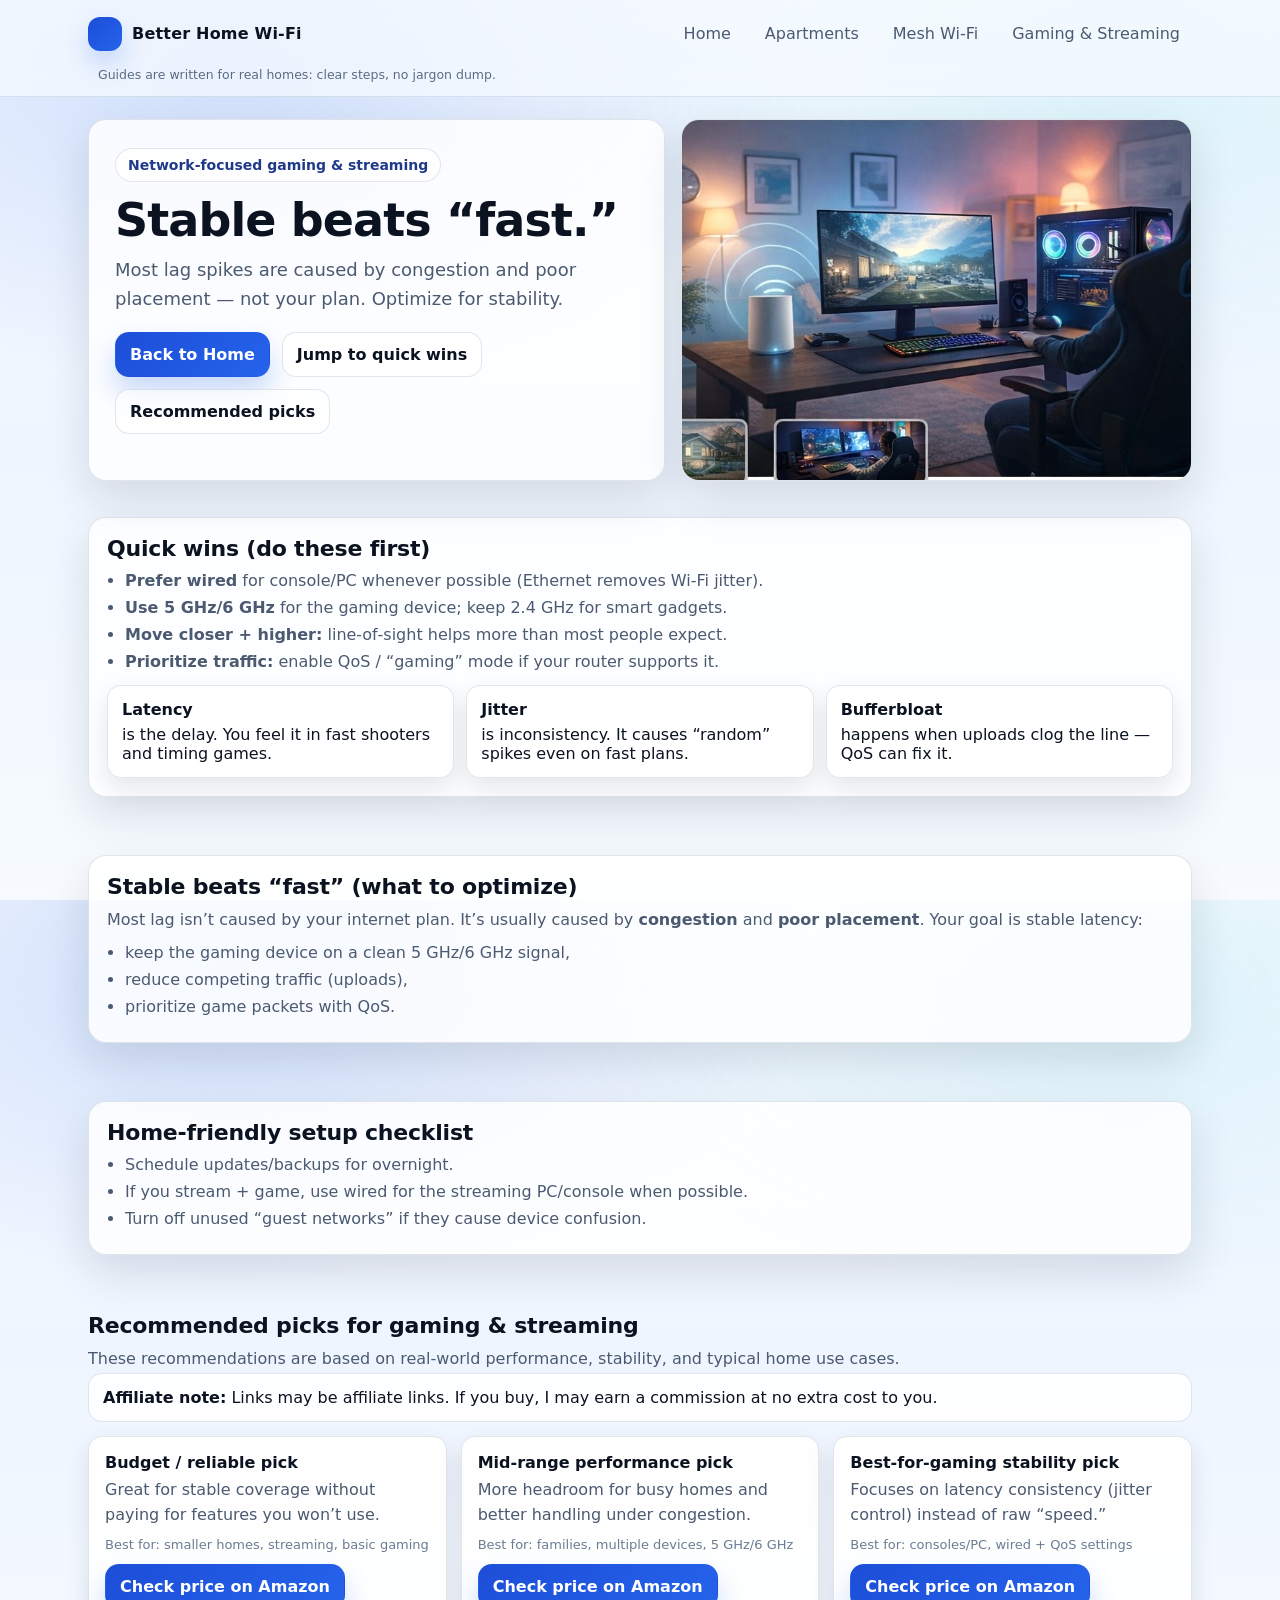
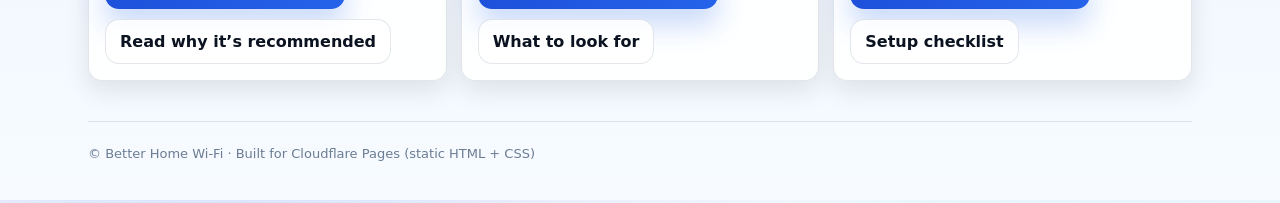
==== commit 19986377: "Revert "Update gaming.html" This reverts commit 2ef0153c65bf5fb7507e33676464ec781029cda4." ====
--- a/gaming.html
+++ b/gaming.html
@@ -10,7 +10,99 @@
 <body>
 <a class="skip-link" href="#content">Skip to content</a>
 <header class="topbar">
-  
+  <div class="container">
+    <nav class="nav" aria-label="Primary">
+      <a class="brand" href="index.html">
+        <span class="brand-badge" aria-hidden="true"></span>
+        <span>Better Home Wi-Fi</span>
+      </a>
+      <div class="navlinks">
+        <a href="index.html" >Home</a>
+        <a href="apartments.html">Apartments</a>
+        <a href="mesh.html">Mesh Wi-Fi</a>
+        <a href="gaming.html">Gaming &amp; Streaming</a>
+      </div>
+    </nav>
+    <div class="notice">
+      <span><strong></strong> </span>
+      <span>Guides are written for real homes: clear steps, no jargon dump.</span>
+    </div>
+  </div>
+</header>
+<main id="content" class="container">
+
+  <section class="hero" aria-label="Guide hero">
+    <div class="heroGrid">
+      <div class="shell heroCopy">
+        <div class="kicker">Network‑focused gaming & streaming</div>
+        <h1>Stable beats “fast.”</h1>
+        <p class="lede">Most lag spikes are caused by congestion and poor placement — not your plan. Optimize for stability.</p>
+        <div class="ctaRow">
+          <a class="btn primary" href="index.html">Back to Home</a>
+          <a class="btn" href="#quickwins">Jump to quick wins</a>
+          <a class="btn ghost" href="#picks">Recommended picks</a>
+        </div>
+        <div class="smallprint"><strong></strong> </div>
+      </div>
+      <div class="shell heroMedia">
+        <img src="assets/images/hero-gaming.jpg" alt="Guide image">
+      </div>
+    </div>
+  </section>
+
+  <section class="section" id="quickwins">
+    <div class="shell panel">
+      <h2>Quick wins (do these first)</h2>
+      
+<ul class="bullets">
+  <li><strong>Prefer wired</strong> for console/PC whenever possible (Ethernet removes Wi‑Fi jitter).</li>
+  <li><strong>Use 5 GHz/6 GHz</strong> for the gaming device; keep 2.4 GHz for smart gadgets.</li>
+  <li><strong>Move closer + higher:</strong> line‑of‑sight helps more than most people expect.</li>
+  <li><strong>Prioritize traffic:</strong> enable QoS / “gaming” mode if your router supports it.</li>
+</ul>
+<div class="steps">
+  <div class="step"><strong>Latency</strong> is the delay. You feel it in fast shooters and timing games.</div>
+  <div class="step"><strong>Jitter</strong> is inconsistency. It causes “random” spikes even on fast plans.</div>
+  <div class="step"><strong>Bufferbloat</strong> happens when uploads clog the line — QoS can fix it.</div>
+</div>
+
+    </div>
+  </section>
+
+  <section class="section" >
+    <div class="shell panel">
+      <h2>Stable beats “fast” (what to optimize)</h2>
+      
+<p>Most lag isn’t caused by your internet plan. It’s usually caused by <strong>congestion</strong> and <strong>poor placement</strong>. Your goal is stable latency:</p>
+<ul class="bullets">
+  <li>keep the gaming device on a clean 5 GHz/6 GHz signal,</li>
+  <li>reduce competing traffic (uploads),</li>
+  <li>prioritize game packets with QoS.</li>
+</ul>
+
+    </div>
+  </section>
+
+  <section class="section" >
+    <div class="shell panel">
+      <h2>Home-friendly setup checklist</h2>
+      
+<ul class="bullets">
+  <li>Schedule updates/backups for overnight.</li>
+  <li>If you stream + game, use wired for the streaming PC/console when possible.</li>
+  <li>Turn off unused “guest networks” if they cause device confusion.</li>
+</ul>
+
+    </div>
+  </section>
+
+  <section class="section" id="picks" aria-label="Product picks">
+    <h2>Recommended picks for gaming & streaming</h2>
+    <p>These recommendations are based on real-world performance, stability, and typical home use cases.</p>
+
+    <div class="callout">
+      <strong>Affiliate note:</strong> Links may be affiliate links. If you buy, I may earn a commission at no extra cost to you.
+    </div>
 
     <div class="productGrid">
       <div class="product">
